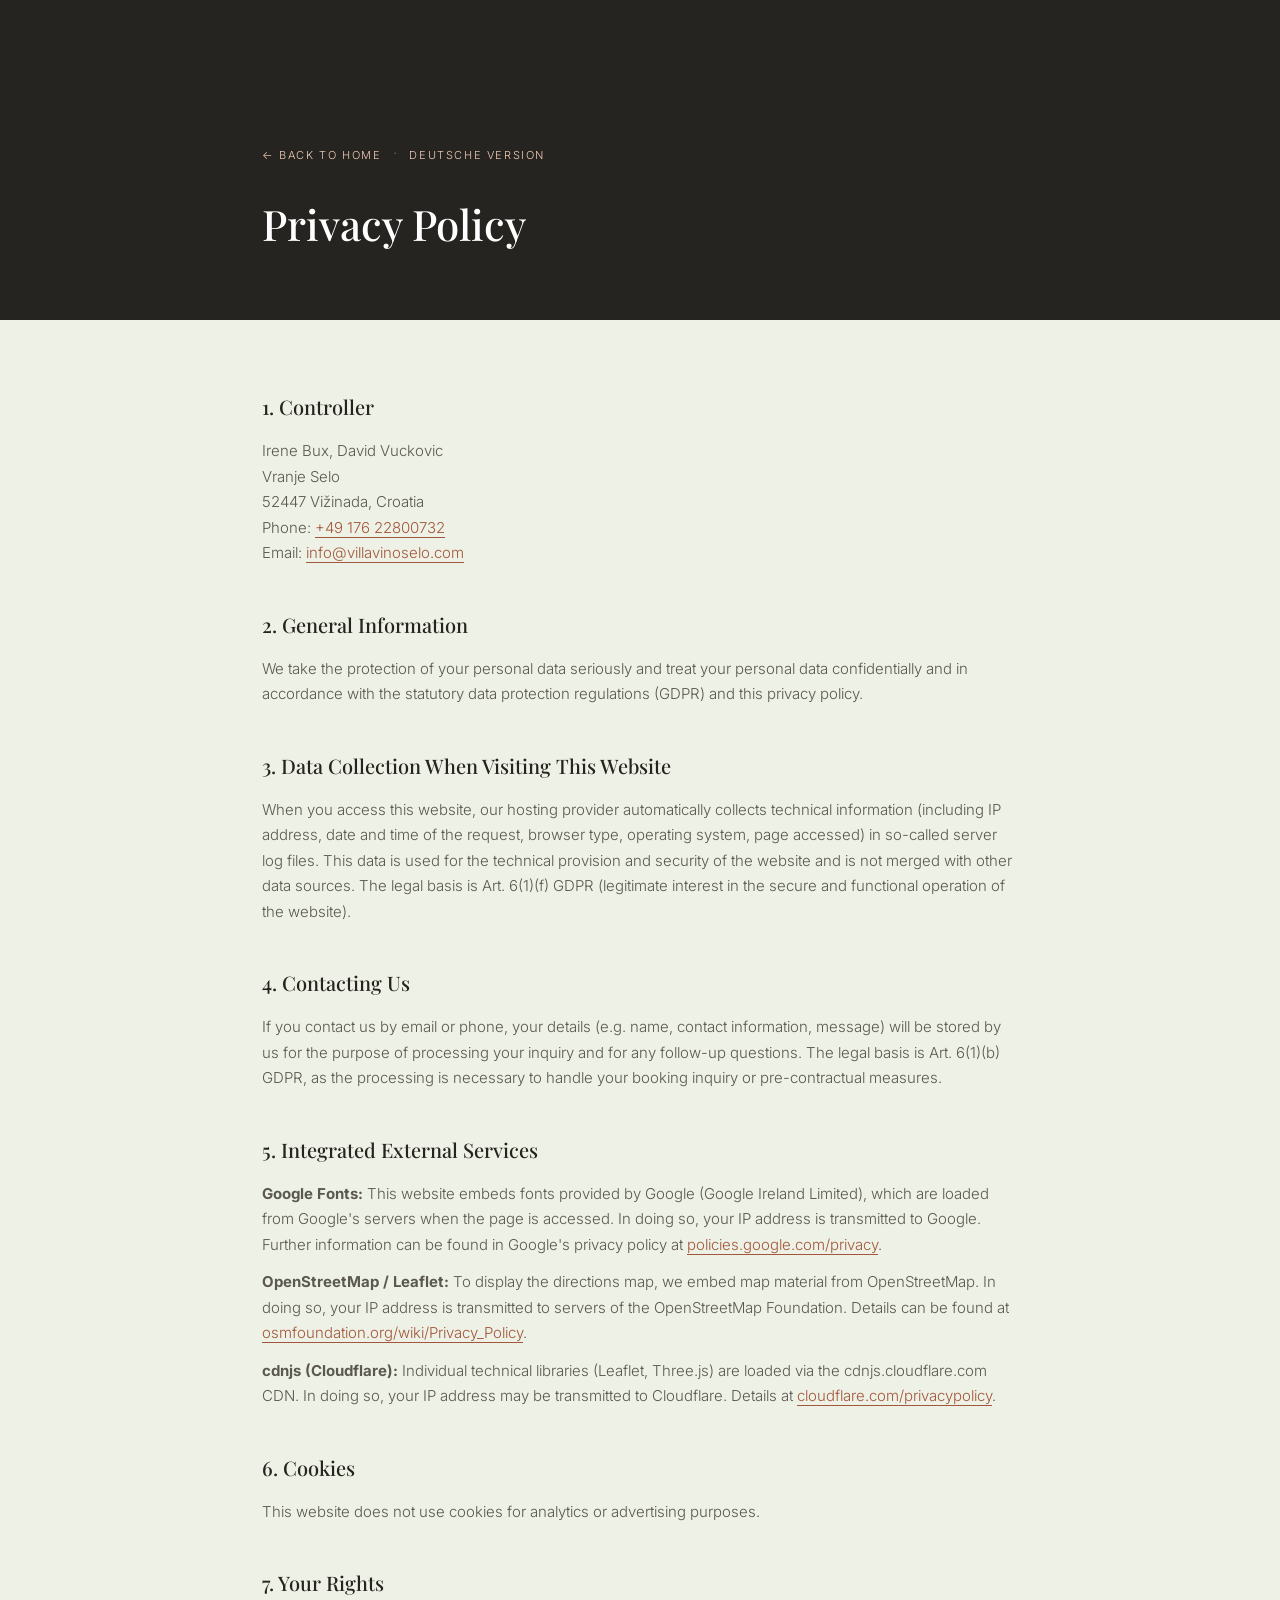
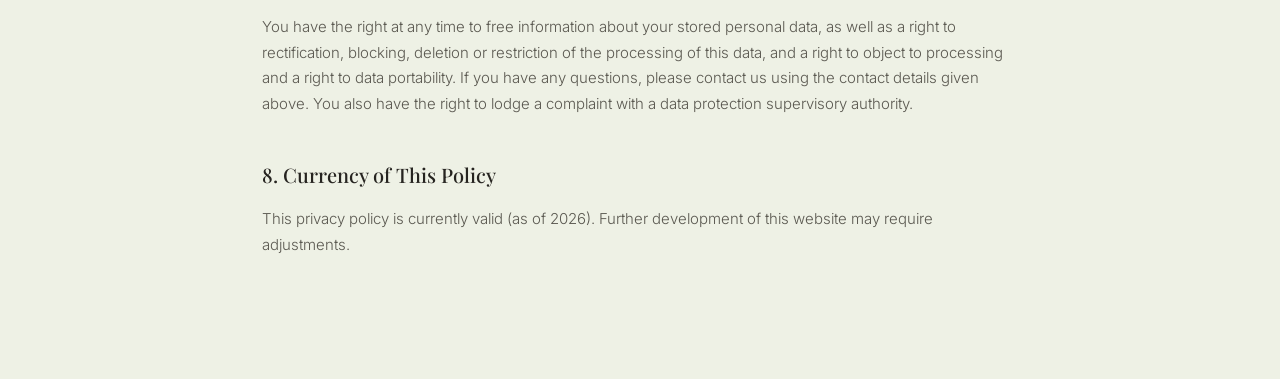
==== datenschutz-en.html @ 828120cf "Optimize performance: compress images, smooth animations, archive unused files - Recompress all 37 u" ====
<!DOCTYPE html>
<html lang="en">
<head>
<meta charset="UTF-8">
<meta name="viewport" content="width=device-width, initial-scale=1.0">
<title>Privacy Policy – Villa VinoSelo</title>
<meta name="robots" content="noindex">
<link rel="icon" href="favicon.ico" sizes="any">
<link rel="icon" type="image/png" sizes="32x32" href="favicon-32.png">
<link rel="apple-touch-icon" href="apple-touch-icon.png">
<link rel="preconnect" href="https://fonts.googleapis.com">
<link rel="preconnect" href="https://fonts.gstatic.com" crossorigin>
<link href="https://fonts.googleapis.com/css2?family=Playfair+Display:ital,wght@0,400;0,500;0,600;1,400&family=Inter:wght@300;400;500;600&display=swap" rel="stylesheet">
<link rel="stylesheet" href="style.css?v=28">
</head>
<body>

<header class="legal-hdr">
  <div class="container">
    <a href="index-en.html" class="back-lnk">← Back to Home</a>
    <span style="color:rgba(255,255,255,.3);margin:0 8px;">·</span>
    <a href="datenschutz.html" class="back-lnk">Deutsche Version</a>
    <h1>Privacy Policy</h1>
  </div>
</header>

<section class="legal-body">
  <div class="container">

    <h2>1. Controller</h2>
    <p>
      Irene Bux, David Vuckovic<br>
      Vranje Selo<br>
      52447 Vižinada, Croatia<br>
      Phone: <a href="tel:+4917622800732">+49 176 22800732</a><br>
      Email: <a href="mailto:info@villavinoselo.com">info@villavinoselo.com</a>
    </p>

    <h2>2. General Information</h2>
    <p>We take the protection of your personal data seriously and treat your personal data confidentially and in accordance with the statutory data protection regulations (GDPR) and this privacy policy.</p>

    <h2>3. Data Collection When Visiting This Website</h2>
    <p>When you access this website, our hosting provider automatically collects technical information (including IP address, date and time of the request, browser type, operating system, page accessed) in so-called server log files. This data is used for the technical provision and security of the website and is not merged with other data sources. The legal basis is Art. 6(1)(f) GDPR (legitimate interest in the secure and functional operation of the website).</p>

    <h2>4. Contacting Us</h2>
    <p>If you contact us by email or phone, your details (e.g. name, contact information, message) will be stored by us for the purpose of processing your inquiry and for any follow-up questions. The legal basis is Art. 6(1)(b) GDPR, as the processing is necessary to handle your booking inquiry or pre-contractual measures.</p>

    <h2>5. Integrated External Services</h2>
    <p><strong>Google Fonts:</strong> This website embeds fonts provided by Google (Google Ireland Limited), which are loaded from Google's servers when the page is accessed. In doing so, your IP address is transmitted to Google. Further information can be found in Google's privacy policy at <a href="https://policies.google.com/privacy" target="_blank" rel="noopener">policies.google.com/privacy</a>.</p>
    <p><strong>OpenStreetMap / Leaflet:</strong> To display the directions map, we embed map material from OpenStreetMap. In doing so, your IP address is transmitted to servers of the OpenStreetMap Foundation. Details can be found at <a href="https://osmfoundation.org/wiki/Privacy_Policy" target="_blank" rel="noopener">osmfoundation.org/wiki/Privacy_Policy</a>.</p>
    <p><strong>cdnjs (Cloudflare):</strong> Individual technical libraries (Leaflet, Three.js) are loaded via the cdnjs.cloudflare.com CDN. In doing so, your IP address may be transmitted to Cloudflare. Details at <a href="https://www.cloudflare.com/privacypolicy/" target="_blank" rel="noopener">cloudflare.com/privacypolicy</a>.</p>

    <h2>6. Cookies</h2>
    <p>This website does not use cookies for analytics or advertising purposes.</p>

    <h2>7. Your Rights</h2>
    <p>You have the right at any time to free information about your stored personal data, as well as a right to rectification, blocking, deletion or restriction of the processing of this data, and a right to object to processing and a right to data portability. If you have any questions, please contact us using the contact details given above. You also have the right to lodge a complaint with a data protection supervisory authority.</p>

    <h2>8. Currency of This Policy</h2>
    <p>This privacy policy is currently valid (as of 2026). Further development of this website may require adjustments.</p>

  </div>
</section>

</body>
</html>
---- style.css ----
:root {
  --cream: #e3e8d5;
  --white: #eef1e5;
  --charcoal: #262420;
  --ink: #5a5850;
  --terra: #a2573c;
  --terra2: #c9973f;
  --olive: #74845a;
  --champagne: #eee4d2;
  --line: #d6ddc6;
  --e: cubic-bezier(.22, .85, .32, 1);
  --e2: cubic-bezier(.16, 1, .3, 1);
}

* { box-sizing: border-box; margin: 0; padding: 0; }
html { scroll-behavior: smooth; overflow-x: hidden; }
body { font-family: 'Inter', sans-serif; color: var(--charcoal); background: var(--white); line-height: 1.7; font-weight: 300; overflow-x: hidden; }
h1, h2, h3 { font-family: 'Playfair Display', serif; font-weight: 500; }
a { text-decoration: none; color: inherit; }
img { max-width: 100%; display: block; }

.container { max-width: 1240px; margin: 0 auto; padding: 0 32px; }
.section { padding: 110px 0; }
.eyebrow { display: block; text-transform: uppercase; letter-spacing: 3px; font-size: 11px; color: var(--terra); font-weight: 500; margin-bottom: 16px; }
h2 { font-size: clamp(28px, 3.4vw, 44px); font-weight: 500; margin-bottom: 20px; }
p { font-size: 16px; color: var(--ink); font-weight: 300; }
.center { text-align: center; }

/* ── PROGRESS BAR ── */
.progress-bar { position: fixed; top: 0; left: 0; height: 3px; width: 100%; transform: scaleX(0); transform-origin: 0 0; will-change: transform; background: linear-gradient(90deg, var(--terra), var(--terra2), var(--olive)); z-index: 300; }

/* ── REVEAL ANIMATIONS ── */
.reveal { opacity: 0; transform: translateY(30px); transition: opacity .85s var(--e2), transform .85s var(--e2); }
.reveal.v { opacity: 1; transform: none; }
.reveal-l { opacity: 0; transform: translateX(-34px); transition: opacity .85s var(--e2), transform .85s var(--e2); }
.reveal-l.v { opacity: 1; transform: none; }
.reveal-r { opacity: 0; transform: translateX(34px); transition: opacity .85s var(--e2), transform .85s var(--e2); }
.reveal-r.v { opacity: 1; transform: none; }
.reveal-s { opacity: 0; transform: scale(.92); transition: opacity .8s var(--e2), transform .8s var(--e2); }
.reveal-s.v { opacity: 1; transform: none; }

/* ── KEYFRAMES ── */
@keyframes kb { 0% { transform: scale(1) translate(0, 0) } 100% { transform: scale(1.18) translate(-3%, -2%) } }
@keyframes pr { 0% { box-shadow: 0 0 0 0 rgba(162,87,60,.45) } 70% { box-shadow: 0 0 0 16px rgba(162,87,60,0) } 100% { box-shadow: 0 0 0 0 rgba(162,87,60,0) } }
@keyframes fup { from { opacity: 0; transform: translateY(24px) } to { opacity: 1; transform: none } }
@keyframes lg { from { width: 0 } to { width: 120px } }
@keyframes sh { 0% { background-position: -300% center } 100% { background-position: 300% center } }
@keyframes stick { 0% { transform: scaleY(0); transform-origin: top } 50% { transform: scaleY(1); transform-origin: top } 51% { transform-origin: bottom } 100% { transform: scaleY(0); transform-origin: bottom } }
@keyframes orb { 0%, 100% { transform: translate(0,0) scale(1) } 40% { transform: translate(30px,-25px) scale(1.1) } 70% { transform: translate(-18px,18px) scale(.92) } }
@keyframes draw { to { stroke-dashoffset: 0 } }
@keyframes rfill { from { fill-opacity: 0 } to { fill-opacity: .15 } }

/* ── HEADER / NAV ── */
.logo-mark { display: inline-flex; align-items: center; padding: 8px 16px; border-radius: 999px; background: rgba(255,255,255,.9); box-shadow: 0 4px 18px rgba(0,0,0,.1); transition: all .35s var(--e); }
.logo-mark img { height: 34px; width: auto; }
#hdr.sc .logo-mark { background: transparent; box-shadow: none; padding: 0; }

.btn { position: relative; display: inline-block; overflow: hidden; border: 1px solid var(--charcoal); color: var(--charcoal); padding: 14px 32px; font-size: 11px; letter-spacing: 2px; text-transform: uppercase; font-weight: 500; transition: color .3s var(--e), transform .3s var(--e); cursor: pointer; }
.btn::before { content: ""; position: absolute; inset: 0; background: var(--charcoal); transform: scaleX(0); transform-origin: right; transition: transform .35s var(--e); z-index: 0; }
.btn:hover::before { transform: scaleX(1); transform-origin: left; }
.btn span { position: relative; z-index: 1; }
.btn:hover { color: #fff; transform: translateY(-2px); }
.btn-f { background: var(--terra); border-color: var(--terra); color: #fff; }
.btn-f::before { background: var(--terra2); }
.btn-f:hover { color: #fff; }
.btn-p { animation: pr 2.2s infinite; }

#hdr { position: fixed; top: 0; left: 0; right: 0; z-index: 200; padding: 22px 0; transition: padding .35s var(--e), background .35s var(--e), box-shadow .35s var(--e); }
#hdr.sc { background: rgba(255,255,255,.97); backdrop-filter: blur(10px); padding: 12px 0; box-shadow: 0 6px 24px rgba(38,36,32,.07); }
nav { display: flex; align-items: center; justify-content: space-between; max-width: 1240px; margin: 0 auto; padding: 0 32px; }
.nl { display: flex; gap: 28px; align-items: center; }
.nl a:not(.btn) { position: relative; font-size: 11px; letter-spacing: 1.6px; text-transform: uppercase; font-weight: 500; color: #fff; opacity: .9; padding-bottom: 4px; transition: color .3s, opacity .2s; }
.nl a:not(.btn)::after { content: ""; position: absolute; left: 0; bottom: 0; width: 0; height: 1px; background: var(--terra2); transition: width .35s var(--e); }
.nl a:not(.btn):hover::after { width: 100%; }
#hdr.sc .nl a:not(.btn) { color: var(--charcoal); }
.nl a:not(.btn):hover { opacity: 1; color: var(--terra2); }
.nc { border-color: #fff; color: #fff; padding: 10px 22px; }
#hdr.sc .nc { border-color: var(--charcoal); color: var(--charcoal); }
#hdr.sc .nc::before { background: var(--terra); }
#hdr.sc .nc:hover { border-color: var(--terra); }
.lang-switch { font-size: 11px !important; letter-spacing: 1.6px; opacity: .75; }
.lang-switch:hover { opacity: 1 !important; }
footer .lang-switch { display: inline-block; color: #b9b6ac; margin-top: 4px; }
footer .lang-switch:hover { color: var(--terra2); }
.burger { display: none; background: none; border: none; font-size: 22px; color: #fff; cursor: pointer; }
#hdr.sc .burger { color: var(--charcoal); }

/* ── HERO ── */
.hero { position: relative; height: 100vh; min-height: 640px; display: flex; align-items: center; justify-content: center; text-align: center; color: #fff; overflow: hidden; }
.hero-still { position: absolute; inset: -4%; background: url('hausansicht-front.jpg') center 42% / cover no-repeat; transition: transform .6s var(--e2); will-change: transform; }
.hero-ov { position: absolute; inset: 0; background: linear-gradient(180deg, rgba(8,6,4,.2) 0%, rgba(8,6,4,.64) 100%); }
.hero-c { position: relative; z-index: 2; padding: 0 24px; will-change: transform, opacity; }
.h-ey { display: inline-block; font-size: 11px; letter-spacing: 4px; text-transform: uppercase; color: #d9cf9a; margin-bottom: 20px; opacity: 0; animation: fup .9s var(--e2) .3s forwards; }
.hero h1 { font-size: clamp(52px, 8vw, 100px); font-weight: 400; letter-spacing: -.5px; line-height: 1.04; opacity: 0; animation: fup 1s var(--e2) .6s forwards; }
.h-sub { font-size: clamp(13px, 1.3vw, 16px); color: rgba(255,255,255,.7); margin-top: 18px; letter-spacing: .5px; opacity: 0; animation: fup .9s var(--e2) .9s forwards; }
.h-cta { margin-top: 36px; opacity: 0; animation: fup .9s var(--e2) 1.1s forwards; }
.h-line { width: 0; height: 1px; background: rgba(255,255,255,.3); margin: 28px auto 0; animation: lg 1.2s var(--e2) 1.4s forwards; }
.scroll-cue { position: absolute; bottom: 32px; left: 50%; transform: translateX(-50%); font-size: 10px; letter-spacing: 3px; text-transform: uppercase; color: rgba(255,255,255,.65); z-index: 2; display: flex; flex-direction: column; align-items: center; gap: 8px; }
.scroll-cue .st { width: 1px; height: 32px; background: rgba(255,255,255,.45); animation: stick 2.2s ease-in-out infinite; }

/* ── STATS ── */
.stats { display: grid; grid-template-columns: repeat(4, 1fr); background: var(--charcoal); position: relative; overflow: hidden; }
.stats::after { content: ""; position: absolute; inset: 0; background: linear-gradient(90deg, transparent, rgba(255,255,255,.04), transparent); background-size: 300% 100%; animation: sh 6s linear infinite; }
.sc-cell { padding: 42px 20px; text-align: center; color: #fff; border-right: 1px solid rgba(255,255,255,.08); }
.sc-cell:last-child { border-right: none; }
.sc-num { font-family: 'Playfair Display', serif; font-size: 40px; color: var(--terra2); font-weight: 600; line-height: 1; }
.sc-cell:nth-child(even) .sc-num { color: var(--olive); }
.sc-lbl { font-size: 11px; letter-spacing: 2.5px; text-transform: uppercase; color: rgba(207,205,196,.65); margin-top: 8px; }

/* ── PRESENTATION ── */
.pres { max-width: 760px; margin: 0 auto; text-align: center; }
.more-text { max-height: 0; overflow: hidden; transition: max-height .7s var(--e2); }
.more-text.open { max-height: 400px; }
.toggle-lnk { display: inline-block; margin-top: 18px; font-size: 11px; letter-spacing: 1.6px; text-transform: uppercase; color: var(--terra); border-bottom: 1px solid var(--terra); cursor: pointer; padding-bottom: 2px; transition: opacity .2s; }
.toggle-lnk:hover { opacity: .65; }
.pres-img { margin-top: 70px; overflow: hidden; cursor: pointer; }
.pres-img img { width: 100%; height: 560px; object-fit: cover; transition: transform 1.4s var(--e2); }
.pres-img:hover img { transform: scale(1.05); }

/* ── VIRTUAL TOUR ── */
.tour-sec { background: var(--charcoal); }
.tour-head { padding: 80px 0 40px; }
.tour-wrap { position: relative; height: 560px; overflow: hidden; cursor: grab; user-select: none; }
.tour-wrap.drag { cursor: grabbing; }
.tour-stage { display: flex; height: 100%; will-change: transform; transition: transform .85s var(--e2); }
.ts { flex: none; width: 100%; height: 100%; position: relative; overflow: hidden; }
.ts img { width: 100%; height: 100%; object-fit: cover; pointer-events: none; transition: transform .6s var(--e2); }
.ts:hover img { transform: scale(1.06); }
.ts-ov { position: absolute; inset: 0; background: linear-gradient(0deg, rgba(8,6,4,.65) 0%, transparent 55%); }
.ts-info { position: absolute; bottom: 44px; left: 48px; right: 160px; color: #fff; transform: translateY(6px); transition: transform .5s var(--e2), opacity .5s; opacity: 0; }
.ts.active .ts-info { transform: none; opacity: 1; }
.ts-info h3 { font-family: 'Playfair Display', serif; font-size: 30px; font-weight: 400; margin-bottom: 6px; }
.ts-info p { font-size: 13px; color: rgba(255,255,255,.7); letter-spacing: .5px; line-height: 1.6; }
.tour-nav { position: absolute; bottom: 44px; right: 48px; display: flex; gap: 10px; z-index: 3; }
.t-btn { width: 46px; height: 46px; border-radius: 50%; background: rgba(255,255,255,.12); backdrop-filter: blur(8px); border: 1px solid rgba(255,255,255,.22); color: #fff; font-size: 22px; cursor: pointer; transition: background .25s, transform .2s; display: flex; align-items: center; justify-content: center; }
.t-btn:hover { background: rgba(255,255,255,.28); transform: scale(1.08); }
.tour-dots { position: absolute; top: 24px; right: 48px; display: flex; gap: 8px; z-index: 3; }
.t-dot { width: 7px; height: 7px; border-radius: 50%; background: rgba(255,255,255,.35); cursor: pointer; transition: background .25s, transform .25s; }
.t-dot.on { background: #fff; transform: scale(1.35); }

/* ── GALLERY ── */
.vi { display: grid; grid-template-columns: 1fr 1fr; gap: 80px; align-items: center; }
.vi .iw { overflow: hidden; }
.vi img { width: 100%; height: 520px; object-fit: cover; transition: transform 1.1s var(--e2); }
.vi .iw:hover img { transform: scale(1.07); }
.fw-gallery { position: relative; height: 640px; margin-top: 90px; overflow: hidden; }
.fw-img { width: 100%; height: 100%; object-fit: cover; display: block; background: var(--charcoal); transition: opacity .28s var(--e2); }
.fw-img.contain { object-fit: contain; }
.fw-img.out { opacity: 0; }
.fw-ov { position: absolute; inset: 0; background: linear-gradient(180deg, rgba(18,14,10,.6) 0%, transparent 32%, transparent 62%, rgba(18,14,10,.75) 100%); pointer-events: none; }
.fw-caption { position: absolute; left: 48px; top: 44px; max-width: 380px; z-index: 2; color: #fff; }
.fw-caption h3 { font-family: 'Playfair Display', serif; font-size: 26px; font-weight: 500; margin-bottom: 10px; color: #fff; }
.fw-caption p { font-size: 14px; line-height: 1.6; color: rgba(255,255,255,.82); margin-bottom: 12px; }
.fw-caption .fw-dist { display: inline-block; font-size: 11px; letter-spacing: 2px; text-transform: uppercase; color: var(--terra2); }
.fw-labels { position: absolute; left: 48px; bottom: 44px; display: flex; flex-direction: column; gap: 9px; z-index: 2; }
.fw-label { font-family: 'Playfair Display', serif; font-size: 19px; color: rgba(255,255,255,.55); cursor: pointer; width: fit-content; transition: color .25s var(--e); }
.fw-label:hover { color: rgba(255,255,255,.85); }
.fw-label.on { color: #fff; font-weight: 500; }

/* ── LIGHTBOX ── */
#lb { display: none; position: fixed; inset: 0; background: rgba(0,0,0,.94); z-index: 500; align-items: center; justify-content: center; flex-direction: column; }
#lb.on { display: flex; }
#lb img { max-width: 88vw; max-height: 82vh; object-fit: contain; transition: opacity .3s var(--e2), transform .3s var(--e2); }
#lb img.out { opacity: 0; transform: scale(.94); }
#lb .lbx { position: absolute; top: 20px; right: 24px; font-size: 28px; color: #fff; cursor: pointer; opacity: .65; transition: opacity .2s; z-index: 1; }
#lb .lbx:hover { opacity: 1; }
#lb .lba { position: absolute; top: 50%; transform: translateY(-50%); font-size: 32px; color: #fff; cursor: pointer; opacity: .55; background: rgba(255,255,255,.08); width: 50px; height: 50px; display: flex; align-items: center; justify-content: center; border-radius: 50%; transition: opacity .2s, background .2s; }
#lb .lba:hover { opacity: 1; background: rgba(255,255,255,.16); }
#lb .lb-prev { left: 16px; }
#lb .lb-next { right: 16px; }
#lb.single .lba { display: none; }
#lb .lb-meta { color: rgba(255,255,255,.5); font-size: 12px; letter-spacing: 2px; margin-top: 16px; text-align: center; }

/* ── SVG GRUNDRISS ── */
.floor-tabs { display: flex; gap: 2px; margin-bottom: 36px; }
.ftab { padding: 12px 28px; font-size: 11px; letter-spacing: 2px; text-transform: uppercase; cursor: pointer; border: 1px solid var(--line); background: #fff; transition: background .2s, color .2s; font-weight: 500; }
.ftab.on { background: var(--charcoal); color: #fff; border-color: var(--charcoal); }
.floor-plan { display: none; position: relative; }
.floor-plan.on { display: block; }
.floor-plan::before { content: ""; position: absolute; inset: 0; background-size: cover; background-position: center; opacity: .16; pointer-events: none; z-index: 0; }
#fp0::before { background-image: url('eingang-og.jpg'); }
#fp1::before { background-image: url('eingang-ug.jpg'); }
.fp-svg { position: relative; z-index: 1; width: 100%; max-width: 720px; margin: 0 auto; display: block; }
.fp-room { stroke: var(--charcoal); stroke-width: 1.5; fill-opacity: 0; stroke-dasharray: 2000; stroke-dashoffset: 2000; cursor: pointer; transition: fill-opacity .3s; }
.fp-room.pool { fill: #4a90b8; }
.fp-room.garden { fill: var(--olive); }
.fp-room.sauna { fill: #8B4513; }
.fp-room.room { fill: var(--terra); }
.fp-room.drawn { animation: draw 1.4s var(--e2) forwards, rfill 1.6s var(--e2) .6s forwards; }
.fp-room:hover { fill-opacity: .26; }
.fp-room.no-click { cursor: default; }
.fp-lbl { font-size: 10px; fill: var(--charcoal); letter-spacing: .8px; text-transform: uppercase; pointer-events: none; font-family: 'Inter', sans-serif; }
.fp-dim { font-size: 8.5px; fill: var(--ink); pointer-events: none; font-family: 'Inter', sans-serif; opacity: .7; }

/* ── MOMENTE / LIFESTYLE ── */
.life-grid { display: grid; grid-template-columns: repeat(4, 1fr); gap: 14px; margin-top: 56px; }
.life-item { position: relative; overflow: hidden; aspect-ratio: 3 / 4; cursor: pointer; }
.life-item img { width: 100%; height: 100%; object-fit: cover; transition: transform .7s var(--e2); }
.life-item:hover img { transform: scale(1.08); }
.life-item .cap { position: absolute; inset: 0; display: flex; align-items: flex-end; padding: 16px; background: linear-gradient(0deg, rgba(18,14,10,.75) 0%, transparent 55%); color: #fff; font-size: 12px; line-height: 1.35; font-weight: 500; opacity: 0; transform: translateY(6px); transition: transform .35s var(--e2), opacity .35s var(--e2); }
.life-item:hover .cap { opacity: 1; transform: none; }

/* ── VIDEO TOUR / PHONE FRAME ── */
.vt { display: grid; grid-template-columns: .85fr 1fr; gap: 80px; align-items: center; }
.pf { position: relative; width: 264px; height: 550px; margin: 0 auto; background: #0e0e0e; border-radius: 38px; padding: 15px; box-shadow: 0 40px 80px rgba(0,0,0,.36), 0 0 0 1px rgba(255,255,255,.06); }
.pf::before { content: ""; position: absolute; top: 15px; left: 50%; transform: translateX(-50%); width: 88px; height: 18px; background: #0e0e0e; border-radius: 0 0 14px 14px; z-index: 3; }
.pf video { width: 100%; height: 100%; object-fit: cover; border-radius: 26px; display: block; }
.pb { display: inline-flex; align-items: center; gap: 10px; margin-top: 22px; font-size: 11px; letter-spacing: 1.8px; text-transform: uppercase; color: var(--ink); }
.pb .dot { width: 8px; height: 8px; border-radius: 50%; background: var(--terra); animation: pr 2s infinite; }
.torb { position: absolute; border-radius: 50%; filter: blur(60px); opacity: .13; pointer-events: none; animation: orb 14s ease-in-out infinite; }

/* ── QUOTE / PARALLAX BANNER ── */
.qb { position: relative; height: 88vh; min-height: 620px; display: flex; align-items: center; justify-content: center; overflow: hidden; color: #fff; text-align: center; }
.qb-bg { position: absolute; inset: -10%; background: url('gartenbereich.jpg') 55% 62% / cover no-repeat; will-change: transform; }
.qb-ov { position: absolute; inset: 0; background: linear-gradient(160deg, rgba(30,34,18,.58) 0%, rgba(16,12,8,.5) 100%); }
.qb blockquote { position: relative; z-index: 2; font-family: 'Playfair Display', serif; font-style: italic; font-size: clamp(22px, 3.2vw, 44px); font-weight: 400; max-width: 860px; padding: 0 32px; line-height: 1.5; }
.qb cite { display: block; margin-top: 20px; font-size: 12px; letter-spacing: 2px; text-transform: uppercase; font-style: normal; color: rgba(255,255,255,.5); }

/* ── GÄSTESTIMMEN ── */
.rating-badge { display: inline-flex; align-items: center; gap: 8px; margin-top: 16px; font-size: 14px; color: var(--ink); }
.rating-badge .stars { color: var(--terra2); letter-spacing: 2px; font-size: 15px; }
.testi-grid { display: grid; grid-template-columns: repeat(3, 1fr); gap: 1px; background: var(--line); margin-top: 56px; }
.testi-card { min-width: 0; background: #fff; padding: 40px 34px; display: flex; flex-direction: column; gap: 18px; transition: background .3s var(--e); }
.testi-card:hover { background: var(--cream); }
.testi-card .stars { color: var(--terra2); font-size: 14px; letter-spacing: 3px; }
.testi-quote { min-width: 0; overflow-wrap: break-word; font-family: 'Playfair Display', serif; font-style: italic; font-size: 16px; line-height: 1.65; color: var(--charcoal); flex: 1; }
.testi-author { font-size: 12px; letter-spacing: 1.5px; text-transform: uppercase; color: var(--ink); font-weight: 500; }
.testi-author span { text-transform: none; letter-spacing: 0; opacity: .6; font-weight: 300; }

/* ── PRICES ── */
table.pt { width: 100%; border-collapse: collapse; margin-top: 52px; }
table.pt th, table.pt td { padding: 17px 22px; text-align: left; border-bottom: 1px solid rgba(38,36,32,.07); font-size: 14.5px; font-weight: 300; }
table.pt th { font-size: 11px; letter-spacing: 1.8px; text-transform: uppercase; color: var(--terra); font-weight: 500; border-bottom: 1px solid rgba(38,36,32,.14); }
table.pt td:last-child, table.pt th:last-child { text-align: right; font-family: 'Playfair Display', serif; }
table.pt tr:last-child td { border-bottom: none; }
table.pt tr { transition: background .18s; }
table.pt tr:hover td { background: rgba(38,36,32,.025); }
.ph td { background: rgba(201,151,63,.08); font-weight: 500; }

.price-card { position: relative; max-width: 540px; margin: 0 auto; text-align: center; padding: 56px 44px; background: var(--cream); overflow: hidden; }
.price-card::before { content: ""; position: absolute; top: 0; left: 0; right: 0; height: 4px; background: linear-gradient(90deg, var(--terra), var(--terra2), var(--olive)); }
.price-card .amt { font-family: 'Playfair Display', serif; font-size: 52px; color: var(--terra); font-weight: 600; line-height: 1; }
.price-card .amt span { font-size: 15px; color: var(--ink); font-weight: 300; }
.price-card .fine { margin-top: 18px; font-size: 13px; color: var(--ink); }

/* ── MAP ── */
#map { position: relative; isolation: isolate; }
#map { height: 460px; border-radius: 2px; overflow: hidden; }
.map-row { display: grid; grid-template-columns: repeat(3, 1fr); gap: 20px; margin-top: 28px; }
.mi { text-align: center; padding: 20px; background: var(--cream); }
.mi h4 { font-size: 14px; font-weight: 500; margin-bottom: 4px; }
.mi p { font-size: 13px; }


/* ── CONTACT ── */
.cg { display: grid; grid-template-columns: 1fr 1fr; gap: 80px; align-items: center; }
.il { display: flex; gap: 16px; margin-bottom: 18px; font-size: 15px; }
.il strong { min-width: 90px; font-weight: 500; }
.host-photo { width: 240px; height: 240px; border-radius: 50%; object-fit: cover; display: block; margin: 0 auto; box-shadow: 0 24px 48px rgba(38,36,32,.2); border: 5px solid #fff; }
.host-caption { text-align: center; margin-top: 22px; font-family: 'Playfair Display', serif; font-size: 19px; color: var(--charcoal); }
.host-caption span { display: block; font-family: 'Inter', sans-serif; font-size: 11px; letter-spacing: 1.8px; text-transform: uppercase; color: var(--terra); font-weight: 500; margin-top: 6px; }

/* ── FOOTER ── */
footer { background: var(--charcoal); color: #cfcdc4; padding: 80px 0 30px; }
.ft { display: flex; justify-content: space-between; flex-wrap: wrap; gap: 50px; padding-bottom: 50px; border-bottom: 1px solid rgba(255,255,255,.1); }
.fl { display: flex; gap: 60px; }
.fc h4 { font-size: 11px; letter-spacing: 1.8px; text-transform: uppercase; color: #fff; margin-bottom: 18px; font-weight: 500; }
.fc a { display: block; font-size: 14px; color: #b9b6ac; margin-bottom: 10px; transition: color .2s, transform .2s; }
.fc a:hover { color: var(--terra2); transform: translateX(4px); }
.leg { display: flex; justify-content: space-between; padding-top: 26px; font-size: 12px; color: #8a877e; flex-wrap: wrap; gap: 12px; }
.leg a:hover { color: var(--terra2); }

/* ── LEGAL PAGES ── */
.legal-hdr { background: var(--charcoal); padding: 140px 0 60px; color: #fff; }
.legal-hdr .container { max-width: 820px; }
.legal-hdr h1 { color: #fff; font-size: clamp(28px, 4vw, 42px); }
.legal-body { padding: 70px 0 110px; }
.legal-body .container { max-width: 820px; }
.legal-body h2 { font-size: 20px; margin-top: 42px; margin-bottom: 14px; }
.legal-body h2:first-child { margin-top: 0; }
.legal-body p, .legal-body li { font-size: 15px; color: var(--ink); margin-bottom: 12px; }
.legal-body ul { padding-left: 22px; }
.legal-body a { color: var(--terra); border-bottom: 1px solid var(--terra); }
.legal-body a:hover { opacity: .7; }
.back-lnk { display: inline-block; margin-bottom: 24px; font-size: 11px; letter-spacing: 1.6px; text-transform: uppercase; color: #f1cdb8; }
.back-lnk:hover { color: #fff; }

/* ── INTRO SPLASH ── */
.intro-splash { position: fixed; inset: 0; z-index: 1000; background: var(--charcoal); display: flex; align-items: center; justify-content: center; overflow: hidden; transition: opacity .65s var(--e2); }
.intro-splash.hide { opacity: 0; pointer-events: none; }
.intro-bg { position: absolute; inset: -5%; background: url('hausansicht-front.jpg') center 42% / cover no-repeat; opacity: 0; filter: saturate(.75); transition: opacity 1.8s var(--e2); }
.intro-bg.show { opacity: .16; }
.intro-logo-wrap { position: relative; z-index: 2; transition: transform 1.1s var(--e2); }
.intro-pill { position: relative; display: inline-flex; align-items: center; justify-content: center; padding: 18px 34px; border-radius: 999px; background: rgba(255,255,255,.94); box-shadow: 0 10px 44px rgba(0,0,0,.28); opacity: 0; transform: scale(.85); transition: opacity .8s var(--e2), transform .8s var(--e2); }
.intro-pill.show { opacity: 1; transform: scale(1); }
.intro-text { font-family: 'Alex Brush', cursive; font-size: 96px; line-height: 1; color: #d4a95a; white-space: nowrap; }
.intro-text .intro-ltr { display: inline-block; opacity: 0; }
.intro-text.drawing .intro-ltr { animation: introLetter .35s var(--e2) forwards; animation-delay: var(--d, 0ms); }
@keyframes introLetter { from { opacity: 0; } to { opacity: 1; } }
.intro-pen { position: absolute; top: 0; left: 0; width: 10px; height: 10px; margin: -5px; border-radius: 50%; background: #c9973f; opacity: 0; filter: drop-shadow(0 0 6px rgba(201,151,63,.85)); transition: left .17s linear, top .17s linear, opacity .25s var(--e); pointer-events: none; }
.intro-pen.show { opacity: 1; }
.intro-spark { position: absolute; top: 6px; right: 16px; font-size: 24px; color: #f1cd7e; opacity: 0; transform: scale(.3) rotate(-20deg); text-shadow: 0 0 16px rgba(241,205,126,.85); }
.intro-spark.show { animation: introSpark .8s var(--e2) forwards; }
@keyframes introSpark { 0% { opacity: 0; transform: scale(.2) rotate(-20deg); } 55% { opacity: 1; transform: scale(1.3) rotate(10deg); } 100% { opacity: .9; transform: scale(1) rotate(0deg); } }
.intro-skip { position: absolute; bottom: 34px; left: 50%; transform: translateX(-50%); z-index: 3; font-size: 11px; letter-spacing: 2px; text-transform: uppercase; color: rgba(255,255,255,.38); cursor: pointer; transition: color .2s; }
.intro-skip:hover { color: rgba(255,255,255,.8); }
@media (max-width: 900px) {
  .intro-pill { padding: 12px 22px; }
  .intro-text { font-size: 66px; }
}

/* ── ANFRAGE MODAL ── */
.inq-modal { display: none; position: fixed; inset: 0; background: rgba(16,14,10,.62); z-index: 600; align-items: center; justify-content: center; padding: 20px; }
.inq-modal.on { display: flex; }
.inq-box { position: relative; background: #fff; max-width: 480px; width: 100%; padding: 46px 42px; max-height: 90vh; overflow-y: auto; }
.inq-close { position: absolute; top: 18px; right: 22px; font-size: 20px; cursor: pointer; color: var(--ink); opacity: .55; transition: opacity .2s; }
.inq-close:hover { opacity: 1; }
.inq-box h3 { font-family: 'Playfair Display', serif; font-size: 27px; margin-bottom: 8px; }
.inq-sub { font-size: 14px; color: var(--ink); margin-bottom: 28px; }
.inq-label { display: block; font-size: 11px; letter-spacing: 1.4px; text-transform: uppercase; color: var(--ink); font-weight: 500; margin-bottom: 18px; }
.inq-label input, .inq-label textarea { display: block; width: 100%; margin-top: 7px; padding: 12px 14px; border: 1px solid var(--line); background: var(--cream); font-family: 'Inter', sans-serif; font-size: 14px; font-weight: 300; color: var(--charcoal); resize: vertical; }
.inq-label input:focus, .inq-label textarea:focus { outline: none; border-color: var(--terra); }
.inq-submit { width: 100%; margin-top: 8px; border: none; }
.inq-status { margin-top: 14px; font-size: 13px; text-align: center; min-height: 18px; }
.inq-status.err { color: #b3261e; }
.inq-status.ok { color: var(--olive); }

/* ── STICKY CTA + CURSOR GLOW ── */
.sticky-cta { position: fixed; bottom: 28px; right: 28px; z-index: 150; opacity: 0; transform: translateY(20px); pointer-events: none; transition: opacity .4s var(--e2), transform .4s var(--e2); box-shadow: 0 14px 32px rgba(162,87,60,.38); }
.sticky-cta.on { opacity: 1; transform: none; pointer-events: auto; }
.cg-glow { position: fixed; top: 0; left: 0; width: 320px; height: 320px; border-radius: 50%; background: radial-gradient(circle, rgba(162,87,60,.09) 0%, transparent 70%); pointer-events: none; z-index: 1; transform: translate(-50%, -50%); will-change: transform; mix-blend-mode: multiply; }

/* ── RESPONSIVE ── */
@media (max-width: 900px) {
  .vi, .vt, .cg { grid-template-columns: 1fr; gap: 40px; }
  .map-row, .life-grid { grid-template-columns: repeat(2, 1fr); }
  .testi-grid { grid-template-columns: 1fr; }
  .stats { grid-template-columns: repeat(2, 1fr); }
  .nl { display: none; }
  .nl.open { display: flex; flex-direction: column; position: absolute; top: 100%; right: 32px; background: #fff; padding: 28px; box-shadow: 0 12px 28px rgba(0,0,0,.12); gap: 18px; }
  .burger { display: block; }
  .section { padding: 80px 0; }
  .ft { flex-direction: column; }
  .ft .logo-mark { align-self: flex-start; }
  .cg-glow { display: none; }
  .tour-wrap { height: 380px; }
  .ts-info { left: 24px; right: 24px; bottom: 92px; }
  .fw-gallery { height: 380px; }
  .fw-caption { left: 22px; top: 24px; max-width: 78%; }
  .fw-caption h3 { font-size: 20px; }
  .fw-caption p { font-size: 12.5px; }
  .fw-labels { left: 22px; bottom: 26px; gap: 6px; }
  .fw-label { font-size: 15px; }
  .tour-nav { right: 24px; bottom: 28px; }
  .sticky-cta { display: none; }
  .floor-tabs { flex-direction: column; }
  .ftab { text-align: center; }
}
@media (prefers-reduced-motion: reduce) { *, *::before, *::after { animation: none !important; transition: none !important; } }
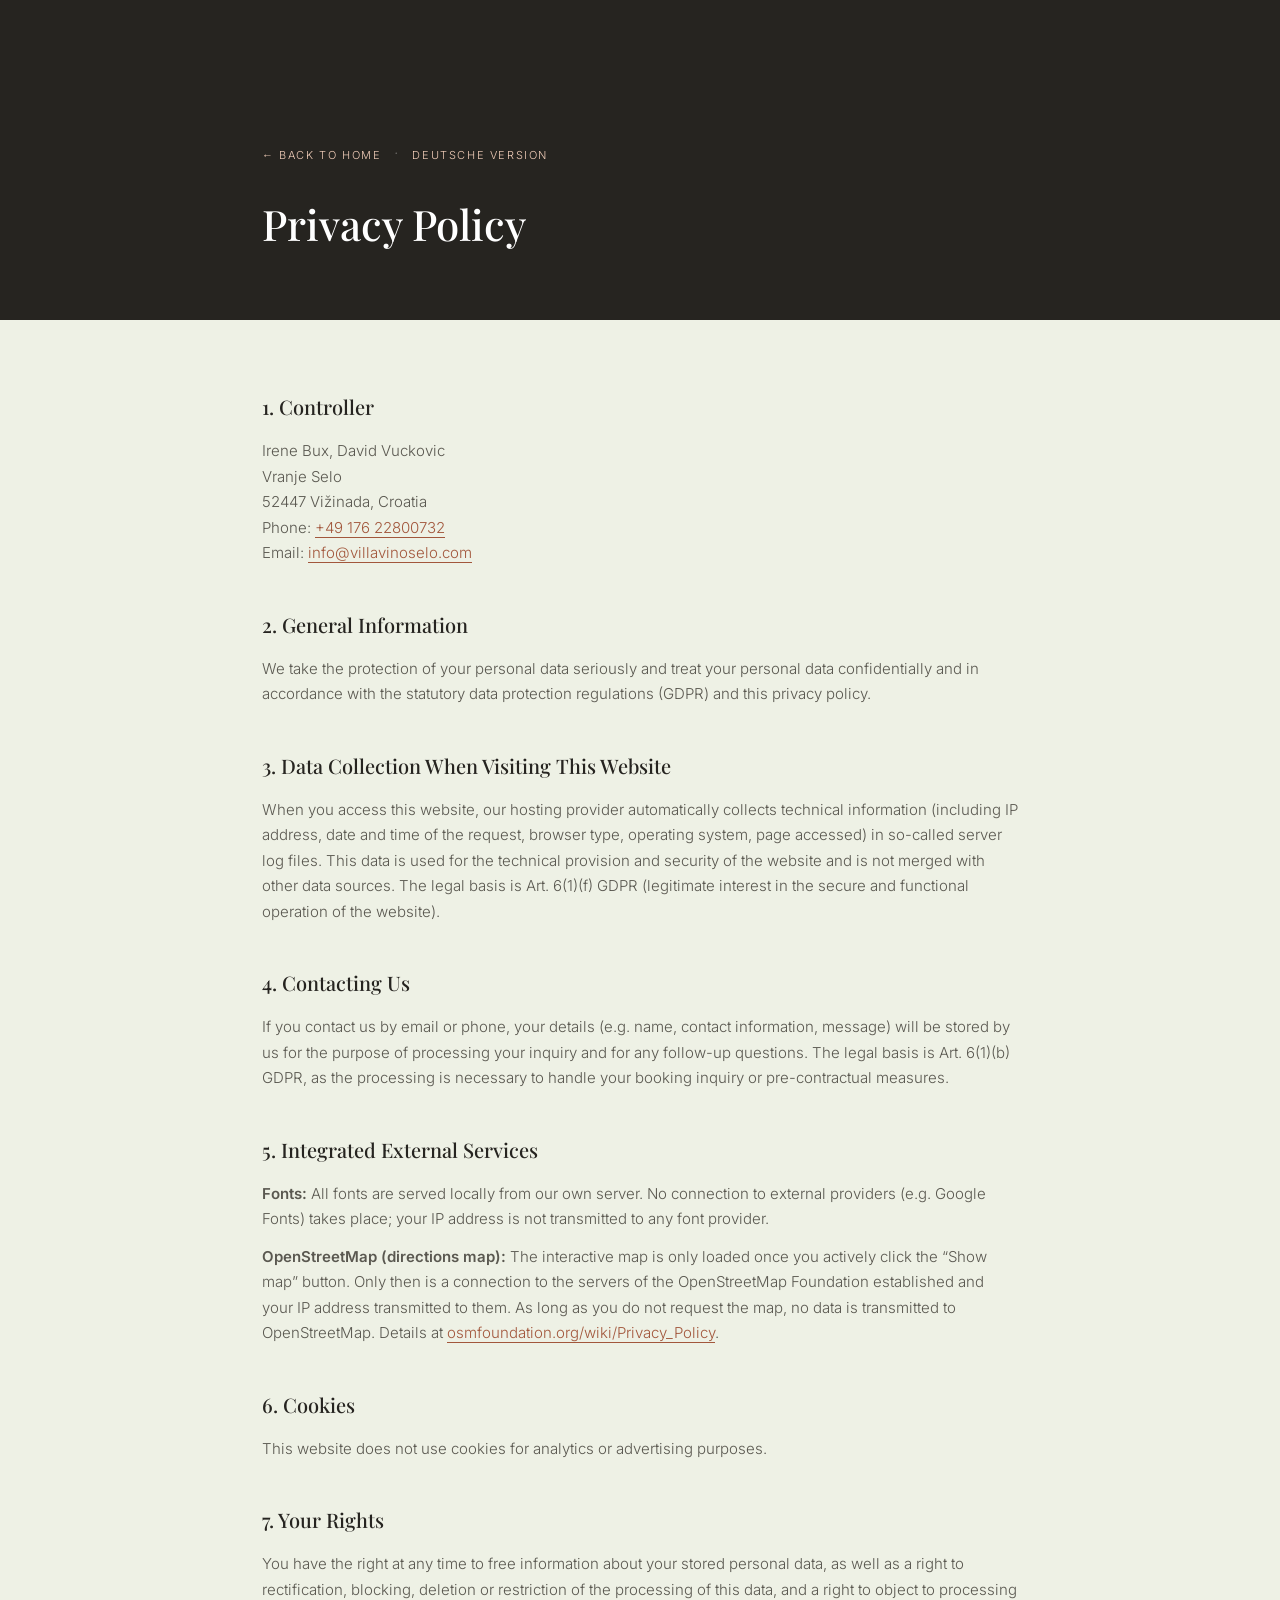
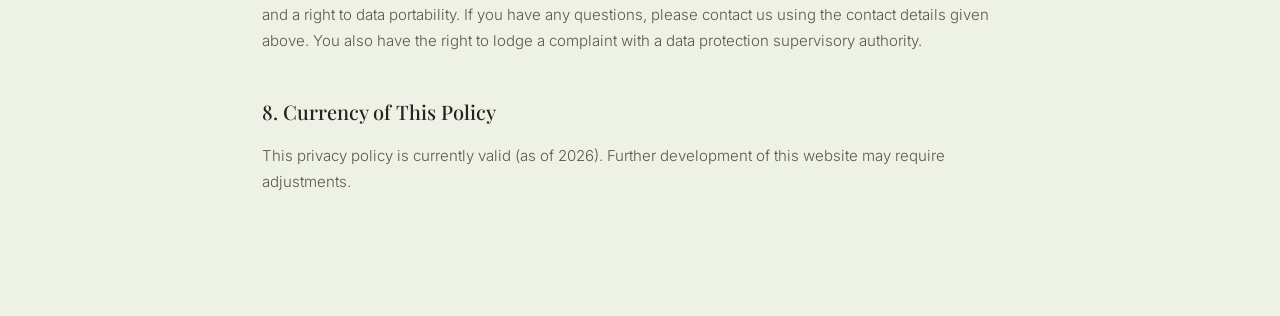
==== commit 902a96fd: "Privacy hardening: self-host fonts + Leaflet, load map only on consent Removes all automatic third-p" ====
--- a/datenschutz-en.html
+++ b/datenschutz-en.html
@@ -8,10 +8,8 @@
 <link rel="icon" href="favicon.ico" sizes="any">
 <link rel="icon" type="image/png" sizes="32x32" href="favicon-32.png">
 <link rel="apple-touch-icon" href="apple-touch-icon.png">
-<link rel="preconnect" href="https://fonts.googleapis.com">
-<link rel="preconnect" href="https://fonts.gstatic.com" crossorigin>
-<link href="https://fonts.googleapis.com/css2?family=Playfair+Display:ital,wght@0,400;0,500;0,600;1,400&family=Inter:wght@300;400;500;600&display=swap" rel="stylesheet">
-<link rel="stylesheet" href="style.css?v=28">
+<link rel="stylesheet" href="fonts/fonts.css?v=1">
+<link rel="stylesheet" href="style.css?v=31">
 </head>
 <body>
 
@@ -46,9 +44,8 @@
     <p>If you contact us by email or phone, your details (e.g. name, contact information, message) will be stored by us for the purpose of processing your inquiry and for any follow-up questions. The legal basis is Art. 6(1)(b) GDPR, as the processing is necessary to handle your booking inquiry or pre-contractual measures.</p>
 
     <h2>5. Integrated External Services</h2>
-    <p><strong>Google Fonts:</strong> This website embeds fonts provided by Google (Google Ireland Limited), which are loaded from Google's servers when the page is accessed. In doing so, your IP address is transmitted to Google. Further information can be found in Google's privacy policy at <a href="https://policies.google.com/privacy" target="_blank" rel="noopener">policies.google.com/privacy</a>.</p>
-    <p><strong>OpenStreetMap / Leaflet:</strong> To display the directions map, we embed map material from OpenStreetMap. In doing so, your IP address is transmitted to servers of the OpenStreetMap Foundation. Details can be found at <a href="https://osmfoundation.org/wiki/Privacy_Policy" target="_blank" rel="noopener">osmfoundation.org/wiki/Privacy_Policy</a>.</p>
-    <p><strong>cdnjs (Cloudflare):</strong> Individual technical libraries (Leaflet, Three.js) are loaded via the cdnjs.cloudflare.com CDN. In doing so, your IP address may be transmitted to Cloudflare. Details at <a href="https://www.cloudflare.com/privacypolicy/" target="_blank" rel="noopener">cloudflare.com/privacypolicy</a>.</p>
+    <p><strong>Fonts:</strong> All fonts are served locally from our own server. No connection to external providers (e.g. Google Fonts) takes place; your IP address is not transmitted to any font provider.</p>
+    <p><strong>OpenStreetMap (directions map):</strong> The interactive map is only loaded once you actively click the “Show map” button. Only then is a connection to the servers of the OpenStreetMap Foundation established and your IP address transmitted to them. As long as you do not request the map, no data is transmitted to OpenStreetMap. Details at <a href="https://osmfoundation.org/wiki/Privacy_Policy" target="_blank" rel="noopener">osmfoundation.org/wiki/Privacy_Policy</a>.</p>
 
     <h2>6. Cookies</h2>
     <p>This website does not use cookies for analytics or advertising purposes.</p>
--- a/fonts/fonts.css
+++ b/fonts/fonts.css
@@ -0,0 +1,162 @@
+/* latin-ext */
+@font-face {
+  font-family: 'Alex Brush';
+  font-style: normal;
+  font-weight: 400;
+  font-display: swap;
+  src: url(SZc83FzrJKuqFbwMKk6EhUvz7QtO.woff2) format('woff2');
+  unicode-range: U+0100-02BA, U+02BD-02C5, U+02C7-02CC, U+02CE-02D7, U+02DD-02FF, U+0304, U+0308, U+0329, U+1D00-1DBF, U+1E00-1E9F, U+1EF2-1EFF, U+2020, U+20A0-20AB, U+20AD-20C0, U+2113, U+2C60-2C7F, U+A720-A7FF;
+}
+/* latin */
+@font-face {
+  font-family: 'Alex Brush';
+  font-style: normal;
+  font-weight: 400;
+  font-display: swap;
+  src: url(SZc83FzrJKuqFbwMKk6EhUXz7Q.woff2) format('woff2');
+  unicode-range: U+0000-00FF, U+0131, U+0152-0153, U+02BB-02BC, U+02C6, U+02DA, U+02DC, U+0304, U+0308, U+0329, U+2000-206F, U+20AC, U+2122, U+2191, U+2193, U+2212, U+2215, U+FEFF, U+FFFD;
+}
+/* latin-ext */
+@font-face {
+  font-family: 'Inter';
+  font-style: normal;
+  font-weight: 300;
+  font-display: swap;
+  src: url(UcC73FwrK3iLTeHuS_nVMrMxCp50SjIa25L7SUc.woff2) format('woff2');
+  unicode-range: U+0100-02BA, U+02BD-02C5, U+02C7-02CC, U+02CE-02D7, U+02DD-02FF, U+0304, U+0308, U+0329, U+1D00-1DBF, U+1E00-1E9F, U+1EF2-1EFF, U+2020, U+20A0-20AB, U+20AD-20C0, U+2113, U+2C60-2C7F, U+A720-A7FF;
+}
+/* latin */
+@font-face {
+  font-family: 'Inter';
+  font-style: normal;
+  font-weight: 300;
+  font-display: swap;
+  src: url(UcC73FwrK3iLTeHuS_nVMrMxCp50SjIa1ZL7.woff2) format('woff2');
+  unicode-range: U+0000-00FF, U+0131, U+0152-0153, U+02BB-02BC, U+02C6, U+02DA, U+02DC, U+0304, U+0308, U+0329, U+2000-206F, U+20AC, U+2122, U+2191, U+2193, U+2212, U+2215, U+FEFF, U+FFFD;
+}
+/* latin-ext */
+@font-face {
+  font-family: 'Inter';
+  font-style: normal;
+  font-weight: 400;
+  font-display: swap;
+  src: url(UcC73FwrK3iLTeHuS_nVMrMxCp50SjIa25L7SUc.woff2) format('woff2');
+  unicode-range: U+0100-02BA, U+02BD-02C5, U+02C7-02CC, U+02CE-02D7, U+02DD-02FF, U+0304, U+0308, U+0329, U+1D00-1DBF, U+1E00-1E9F, U+1EF2-1EFF, U+2020, U+20A0-20AB, U+20AD-20C0, U+2113, U+2C60-2C7F, U+A720-A7FF;
+}
+/* latin */
+@font-face {
+  font-family: 'Inter';
+  font-style: normal;
+  font-weight: 400;
+  font-display: swap;
+  src: url(UcC73FwrK3iLTeHuS_nVMrMxCp50SjIa1ZL7.woff2) format('woff2');
+  unicode-range: U+0000-00FF, U+0131, U+0152-0153, U+02BB-02BC, U+02C6, U+02DA, U+02DC, U+0304, U+0308, U+0329, U+2000-206F, U+20AC, U+2122, U+2191, U+2193, U+2212, U+2215, U+FEFF, U+FFFD;
+}
+/* latin-ext */
+@font-face {
+  font-family: 'Inter';
+  font-style: normal;
+  font-weight: 500;
+  font-display: swap;
+  src: url(UcC73FwrK3iLTeHuS_nVMrMxCp50SjIa25L7SUc.woff2) format('woff2');
+  unicode-range: U+0100-02BA, U+02BD-02C5, U+02C7-02CC, U+02CE-02D7, U+02DD-02FF, U+0304, U+0308, U+0329, U+1D00-1DBF, U+1E00-1E9F, U+1EF2-1EFF, U+2020, U+20A0-20AB, U+20AD-20C0, U+2113, U+2C60-2C7F, U+A720-A7FF;
+}
+/* latin */
+@font-face {
+  font-family: 'Inter';
+  font-style: normal;
+  font-weight: 500;
+  font-display: swap;
+  src: url(UcC73FwrK3iLTeHuS_nVMrMxCp50SjIa1ZL7.woff2) format('woff2');
+  unicode-range: U+0000-00FF, U+0131, U+0152-0153, U+02BB-02BC, U+02C6, U+02DA, U+02DC, U+0304, U+0308, U+0329, U+2000-206F, U+20AC, U+2122, U+2191, U+2193, U+2212, U+2215, U+FEFF, U+FFFD;
+}
+/* latin-ext */
+@font-face {
+  font-family: 'Inter';
+  font-style: normal;
+  font-weight: 600;
+  font-display: swap;
+  src: url(UcC73FwrK3iLTeHuS_nVMrMxCp50SjIa25L7SUc.woff2) format('woff2');
+  unicode-range: U+0100-02BA, U+02BD-02C5, U+02C7-02CC, U+02CE-02D7, U+02DD-02FF, U+0304, U+0308, U+0329, U+1D00-1DBF, U+1E00-1E9F, U+1EF2-1EFF, U+2020, U+20A0-20AB, U+20AD-20C0, U+2113, U+2C60-2C7F, U+A720-A7FF;
+}
+/* latin */
+@font-face {
+  font-family: 'Inter';
+  font-style: normal;
+  font-weight: 600;
+  font-display: swap;
+  src: url(UcC73FwrK3iLTeHuS_nVMrMxCp50SjIa1ZL7.woff2) format('woff2');
+  unicode-range: U+0000-00FF, U+0131, U+0152-0153, U+02BB-02BC, U+02C6, U+02DA, U+02DC, U+0304, U+0308, U+0329, U+2000-206F, U+20AC, U+2122, U+2191, U+2193, U+2212, U+2215, U+FEFF, U+FFFD;
+}
+/* latin-ext */
+@font-face {
+  font-family: 'Playfair Display';
+  font-style: italic;
+  font-weight: 400;
+  font-display: swap;
+  src: url(nuFRD-vYSZviVYUb_rj3ij__anPXDTnCjmHKM4nYO7KN_qiTXt_A-W2r.woff2) format('woff2');
+  unicode-range: U+0100-02BA, U+02BD-02C5, U+02C7-02CC, U+02CE-02D7, U+02DD-02FF, U+0304, U+0308, U+0329, U+1D00-1DBF, U+1E00-1E9F, U+1EF2-1EFF, U+2020, U+20A0-20AB, U+20AD-20C0, U+2113, U+2C60-2C7F, U+A720-A7FF;
+}
+/* latin */
+@font-face {
+  font-family: 'Playfair Display';
+  font-style: italic;
+  font-weight: 400;
+  font-display: swap;
+  src: url(nuFRD-vYSZviVYUb_rj3ij__anPXDTnCjmHKM4nYO7KN_qiTXtHA-Q.woff2) format('woff2');
+  unicode-range: U+0000-00FF, U+0131, U+0152-0153, U+02BB-02BC, U+02C6, U+02DA, U+02DC, U+0304, U+0308, U+0329, U+2000-206F, U+20AC, U+2122, U+2191, U+2193, U+2212, U+2215, U+FEFF, U+FFFD;
+}
+/* latin-ext */
+@font-face {
+  font-family: 'Playfair Display';
+  font-style: normal;
+  font-weight: 400;
+  font-display: swap;
+  src: url(nuFiD-vYSZviVYUb_rj3ij__anPXDTLYgFE_.woff2) format('woff2');
+  unicode-range: U+0100-02BA, U+02BD-02C5, U+02C7-02CC, U+02CE-02D7, U+02DD-02FF, U+0304, U+0308, U+0329, U+1D00-1DBF, U+1E00-1E9F, U+1EF2-1EFF, U+2020, U+20A0-20AB, U+20AD-20C0, U+2113, U+2C60-2C7F, U+A720-A7FF;
+}
+/* latin */
+@font-face {
+  font-family: 'Playfair Display';
+  font-style: normal;
+  font-weight: 400;
+  font-display: swap;
+  src: url(nuFiD-vYSZviVYUb_rj3ij__anPXDTzYgA.woff2) format('woff2');
+  unicode-range: U+0000-00FF, U+0131, U+0152-0153, U+02BB-02BC, U+02C6, U+02DA, U+02DC, U+0304, U+0308, U+0329, U+2000-206F, U+20AC, U+2122, U+2191, U+2193, U+2212, U+2215, U+FEFF, U+FFFD;
+}
+/* latin-ext */
+@font-face {
+  font-family: 'Playfair Display';
+  font-style: normal;
+  font-weight: 500;
+  font-display: swap;
+  src: url(nuFiD-vYSZviVYUb_rj3ij__anPXDTLYgFE_.woff2) format('woff2');
+  unicode-range: U+0100-02BA, U+02BD-02C5, U+02C7-02CC, U+02CE-02D7, U+02DD-02FF, U+0304, U+0308, U+0329, U+1D00-1DBF, U+1E00-1E9F, U+1EF2-1EFF, U+2020, U+20A0-20AB, U+20AD-20C0, U+2113, U+2C60-2C7F, U+A720-A7FF;
+}
+/* latin */
+@font-face {
+  font-family: 'Playfair Display';
+  font-style: normal;
+  font-weight: 500;
+  font-display: swap;
+  src: url(nuFiD-vYSZviVYUb_rj3ij__anPXDTzYgA.woff2) format('woff2');
+  unicode-range: U+0000-00FF, U+0131, U+0152-0153, U+02BB-02BC, U+02C6, U+02DA, U+02DC, U+0304, U+0308, U+0329, U+2000-206F, U+20AC, U+2122, U+2191, U+2193, U+2212, U+2215, U+FEFF, U+FFFD;
+}
+/* latin-ext */
+@font-face {
+  font-family: 'Playfair Display';
+  font-style: normal;
+  font-weight: 600;
+  font-display: swap;
+  src: url(nuFiD-vYSZviVYUb_rj3ij__anPXDTLYgFE_.woff2) format('woff2');
+  unicode-range: U+0100-02BA, U+02BD-02C5, U+02C7-02CC, U+02CE-02D7, U+02DD-02FF, U+0304, U+0308, U+0329, U+1D00-1DBF, U+1E00-1E9F, U+1EF2-1EFF, U+2020, U+20A0-20AB, U+20AD-20C0, U+2113, U+2C60-2C7F, U+A720-A7FF;
+}
+/* latin */
+@font-face {
+  font-family: 'Playfair Display';
+  font-style: normal;
+  font-weight: 600;
+  font-display: swap;
+  src: url(nuFiD-vYSZviVYUb_rj3ij__anPXDTzYgA.woff2) format('woff2');
+  unicode-range: U+0000-00FF, U+0131, U+0152-0153, U+02BB-02BC, U+02C6, U+02DA, U+02DC, U+0304, U+0308, U+0329, U+2000-206F, U+20AC, U+2122, U+2191, U+2193, U+2212, U+2215, U+FEFF, U+FFFD;
+}
--- a/style.css
+++ b/style.css
@@ -82,17 +82,17 @@
 .lang-switch:hover { opacity: 1 !important; }
 footer .lang-switch { display: inline-block; color: #b9b6ac; margin-top: 4px; }
 footer .lang-switch:hover { color: var(--terra2); }
-.burger { display: none; background: none; border: none; font-size: 22px; color: #fff; cursor: pointer; }
-#hdr.sc .burger { color: var(--charcoal); }
+.burger { display: none; background: none; border: none; font-size: 22px; color: #fff; cursor: pointer; text-shadow: 0 1px 6px rgba(0,0,0,.55); }
+#hdr.sc .burger { color: var(--charcoal); text-shadow: none; }
 
 /* ── HERO ── */
 .hero { position: relative; height: 100vh; min-height: 640px; display: flex; align-items: center; justify-content: center; text-align: center; color: #fff; overflow: hidden; }
 .hero-still { position: absolute; inset: -4%; background: url('hausansicht-front.jpg') center 42% / cover no-repeat; transition: transform .6s var(--e2); will-change: transform; }
-.hero-ov { position: absolute; inset: 0; background: linear-gradient(180deg, rgba(8,6,4,.2) 0%, rgba(8,6,4,.64) 100%); }
+.hero-ov { position: absolute; inset: 0; background: linear-gradient(180deg, rgba(8,6,4,.32) 0%, rgba(8,6,4,.42) 55%, rgba(8,6,4,.72) 100%); }
 .hero-c { position: relative; z-index: 2; padding: 0 24px; will-change: transform, opacity; }
-.h-ey { display: inline-block; font-size: 11px; letter-spacing: 4px; text-transform: uppercase; color: #d9cf9a; margin-bottom: 20px; opacity: 0; animation: fup .9s var(--e2) .3s forwards; }
-.hero h1 { font-size: clamp(52px, 8vw, 100px); font-weight: 400; letter-spacing: -.5px; line-height: 1.04; opacity: 0; animation: fup 1s var(--e2) .6s forwards; }
-.h-sub { font-size: clamp(13px, 1.3vw, 16px); color: rgba(255,255,255,.7); margin-top: 18px; letter-spacing: .5px; opacity: 0; animation: fup .9s var(--e2) .9s forwards; }
+.h-ey { display: inline-block; font-size: 11px; letter-spacing: 4px; text-transform: uppercase; color: #e3d9a8; margin-bottom: 20px; text-shadow: 0 1px 12px rgba(8,6,4,.65); opacity: 0; animation: fup .9s var(--e2) .3s forwards; }
+.hero h1 { font-size: clamp(52px, 8vw, 100px); font-weight: 400; letter-spacing: -.5px; line-height: 1.04; text-shadow: 0 2px 22px rgba(8,6,4,.55); opacity: 0; animation: fup 1s var(--e2) .6s forwards; }
+.h-sub { font-size: clamp(13px, 1.3vw, 16px); color: rgba(255,255,255,.88); margin-top: 18px; letter-spacing: .5px; text-shadow: 0 1px 14px rgba(8,6,4,.6); opacity: 0; animation: fup .9s var(--e2) .9s forwards; }
 .h-cta { margin-top: 36px; opacity: 0; animation: fup .9s var(--e2) 1.1s forwards; }
 .h-line { width: 0; height: 1px; background: rgba(255,255,255,.3); margin: 28px auto 0; animation: lg 1.2s var(--e2) 1.4s forwards; }
 .scroll-cue { position: absolute; bottom: 32px; left: 50%; transform: translateX(-50%); font-size: 10px; letter-spacing: 3px; text-transform: uppercase; color: rgba(255,255,255,.65); z-index: 2; display: flex; flex-direction: column; align-items: center; gap: 8px; }
@@ -126,11 +126,11 @@
 .ts { flex: none; width: 100%; height: 100%; position: relative; overflow: hidden; }
 .ts img { width: 100%; height: 100%; object-fit: cover; pointer-events: none; transition: transform .6s var(--e2); }
 .ts:hover img { transform: scale(1.06); }
-.ts-ov { position: absolute; inset: 0; background: linear-gradient(0deg, rgba(8,6,4,.65) 0%, transparent 55%); }
+.ts-ov { position: absolute; inset: 0; background: linear-gradient(0deg, rgba(8,6,4,.78) 0%, rgba(8,6,4,.3) 40%, transparent 62%); }
 .ts-info { position: absolute; bottom: 44px; left: 48px; right: 160px; color: #fff; transform: translateY(6px); transition: transform .5s var(--e2), opacity .5s; opacity: 0; }
 .ts.active .ts-info { transform: none; opacity: 1; }
-.ts-info h3 { font-family: 'Playfair Display', serif; font-size: 30px; font-weight: 400; margin-bottom: 6px; }
-.ts-info p { font-size: 13px; color: rgba(255,255,255,.7); letter-spacing: .5px; line-height: 1.6; }
+.ts-info h3 { font-family: 'Playfair Display', serif; font-size: 30px; font-weight: 400; margin-bottom: 6px; text-shadow: 0 1px 16px rgba(8,6,4,.6); }
+.ts-info p { font-size: 13px; color: rgba(255,255,255,.85); letter-spacing: .5px; line-height: 1.6; text-shadow: 0 1px 10px rgba(8,6,4,.65); }
 .tour-nav { position: absolute; bottom: 44px; right: 48px; display: flex; gap: 10px; z-index: 3; }
 .t-btn { width: 46px; height: 46px; border-radius: 50%; background: rgba(255,255,255,.12); backdrop-filter: blur(8px); border: 1px solid rgba(255,255,255,.22); color: #fff; font-size: 22px; cursor: pointer; transition: background .25s, transform .2s; display: flex; align-items: center; justify-content: center; }
 .t-btn:hover { background: rgba(255,255,255,.28); transform: scale(1.08); }
@@ -147,14 +147,14 @@
 .fw-img { width: 100%; height: 100%; object-fit: cover; display: block; background: var(--charcoal); transition: opacity .28s var(--e2); }
 .fw-img.contain { object-fit: contain; }
 .fw-img.out { opacity: 0; }
-.fw-ov { position: absolute; inset: 0; background: linear-gradient(180deg, rgba(18,14,10,.6) 0%, transparent 32%, transparent 62%, rgba(18,14,10,.75) 100%); pointer-events: none; }
+.fw-ov { position: absolute; inset: 0; background: linear-gradient(180deg, rgba(18,14,10,.68) 0%, transparent 34%, transparent 58%, rgba(18,14,10,.82) 100%); pointer-events: none; }
 .fw-caption { position: absolute; left: 48px; top: 44px; max-width: 380px; z-index: 2; color: #fff; }
-.fw-caption h3 { font-family: 'Playfair Display', serif; font-size: 26px; font-weight: 500; margin-bottom: 10px; color: #fff; }
-.fw-caption p { font-size: 14px; line-height: 1.6; color: rgba(255,255,255,.82); margin-bottom: 12px; }
-.fw-caption .fw-dist { display: inline-block; font-size: 11px; letter-spacing: 2px; text-transform: uppercase; color: var(--terra2); }
+.fw-caption h3 { font-family: 'Playfair Display', serif; font-size: 26px; font-weight: 500; margin-bottom: 10px; color: #fff; text-shadow: 0 1px 14px rgba(8,6,4,.6); }
+.fw-caption p { font-size: 14px; line-height: 1.6; color: rgba(255,255,255,.9); margin-bottom: 12px; text-shadow: 0 1px 10px rgba(8,6,4,.65); }
+.fw-caption .fw-dist { display: inline-block; font-size: 11px; letter-spacing: 2px; text-transform: uppercase; color: #ecc06a; text-shadow: 0 1px 8px rgba(8,6,4,.7); }
 .fw-labels { position: absolute; left: 48px; bottom: 44px; display: flex; flex-direction: column; gap: 9px; z-index: 2; }
-.fw-label { font-family: 'Playfair Display', serif; font-size: 19px; color: rgba(255,255,255,.55); cursor: pointer; width: fit-content; transition: color .25s var(--e); }
-.fw-label:hover { color: rgba(255,255,255,.85); }
+.fw-label { font-family: 'Playfair Display', serif; font-size: 19px; color: rgba(255,255,255,.75); cursor: pointer; width: fit-content; text-shadow: 0 1px 10px rgba(8,6,4,.7); transition: color .25s var(--e); }
+.fw-label:hover { color: rgba(255,255,255,.95); }
 .fw-label.on { color: #fff; font-weight: 500; }
 
 /* ── LIGHTBOX ── */
@@ -197,7 +197,7 @@
 .life-item { position: relative; overflow: hidden; aspect-ratio: 3 / 4; cursor: pointer; }
 .life-item img { width: 100%; height: 100%; object-fit: cover; transition: transform .7s var(--e2); }
 .life-item:hover img { transform: scale(1.08); }
-.life-item .cap { position: absolute; inset: 0; display: flex; align-items: flex-end; padding: 16px; background: linear-gradient(0deg, rgba(18,14,10,.75) 0%, transparent 55%); color: #fff; font-size: 12px; line-height: 1.35; font-weight: 500; opacity: 0; transform: translateY(6px); transition: transform .35s var(--e2), opacity .35s var(--e2); }
+.life-item .cap { position: absolute; inset: 0; display: flex; align-items: flex-end; padding: 16px; background: linear-gradient(0deg, rgba(18,14,10,.82) 0%, transparent 55%); color: #fff; font-size: 12px; line-height: 1.35; font-weight: 500; text-shadow: 0 1px 8px rgba(8,6,4,.7); opacity: 0; transform: translateY(6px); transition: transform .35s var(--e2), opacity .35s var(--e2); }
 .life-item:hover .cap { opacity: 1; transform: none; }
 
 /* ── VIDEO TOUR / PHONE FRAME ── */
@@ -212,8 +212,8 @@
 /* ── QUOTE / PARALLAX BANNER ── */
 .qb { position: relative; height: 88vh; min-height: 620px; display: flex; align-items: center; justify-content: center; overflow: hidden; color: #fff; text-align: center; }
 .qb-bg { position: absolute; inset: -10%; background: url('gartenbereich.jpg') 55% 62% / cover no-repeat; will-change: transform; }
-.qb-ov { position: absolute; inset: 0; background: linear-gradient(160deg, rgba(30,34,18,.58) 0%, rgba(16,12,8,.5) 100%); }
-.qb blockquote { position: relative; z-index: 2; font-family: 'Playfair Display', serif; font-style: italic; font-size: clamp(22px, 3.2vw, 44px); font-weight: 400; max-width: 860px; padding: 0 32px; line-height: 1.5; }
+.qb-ov { position: absolute; inset: 0; background: linear-gradient(160deg, rgba(30,34,18,.66) 0%, rgba(16,12,8,.6) 100%); }
+.qb blockquote { position: relative; z-index: 2; font-family: 'Playfair Display', serif; font-style: italic; font-size: clamp(22px, 3.2vw, 44px); font-weight: 400; max-width: 860px; padding: 0 32px; line-height: 1.5; text-shadow: 0 2px 18px rgba(8,6,4,.5); }
 .qb cite { display: block; margin-top: 20px; font-size: 12px; letter-spacing: 2px; text-transform: uppercase; font-style: normal; color: rgba(255,255,255,.5); }
 
 /* ── GÄSTESTIMMEN ── */
@@ -246,6 +246,10 @@
 /* ── MAP ── */
 #map { position: relative; isolation: isolate; }
 #map { height: 460px; border-radius: 2px; overflow: hidden; }
+.map-wrap { position: relative; }
+.map-consent { position: absolute; inset: 0; z-index: 5; display: flex; flex-direction: column; align-items: center; justify-content: center; gap: 20px; text-align: center; padding: 28px; background: var(--cream); border: 1px solid var(--line); border-radius: 2px; }
+.map-consent p { max-width: 440px; font-size: 14px; line-height: 1.65; color: var(--ink); }
+.map-consent.hide { display: none; }
 .map-row { display: grid; grid-template-columns: repeat(3, 1fr); gap: 20px; margin-top: 28px; }
 .mi { text-align: center; padding: 20px; background: var(--cream); }
 .mi h4 { font-size: 14px; font-weight: 500; margin-bottom: 4px; }
@@ -333,7 +337,8 @@
 /* ── RESPONSIVE ── */
 @media (max-width: 900px) {
   .vi, .vt, .cg { grid-template-columns: 1fr; gap: 40px; }
-  .map-row, .life-grid { grid-template-columns: repeat(2, 1fr); }
+  .map-row { grid-template-columns: repeat(2, 1fr); }
+  .life-grid { grid-template-columns: 1fr; }
   .testi-grid { grid-template-columns: 1fr; }
   .stats { grid-template-columns: repeat(2, 1fr); }
   .nl { display: none; }
@@ -343,15 +348,33 @@
   .ft { flex-direction: column; }
   .ft .logo-mark { align-self: flex-start; }
   .cg-glow { display: none; }
-  .tour-wrap { height: 380px; }
-  .ts-info { left: 24px; right: 24px; bottom: 92px; }
-  .fw-gallery { height: 380px; }
-  .fw-caption { left: 22px; top: 24px; max-width: 78%; }
+
+  /* Bildcontainer folgen auf Mobil dem echten Bildformat (kein Seitenbeschnitt) */
+  .pres-img img { height: auto; }
+  .vi img { height: auto; }
+  .life-item { aspect-ratio: 3 / 2; }
+  .life-item .cap { opacity: 1; transform: none; }
+
+  /* Virtueller Rundgang: kräftigerer Verlauf für gut lesbaren Text */
+  .tour-wrap { height: auto; aspect-ratio: 4 / 3; }
+  .ts-ov { background: linear-gradient(0deg, rgba(8,6,4,.92) 0%, rgba(8,6,4,.55) 40%, transparent 72%); }
+  .ts-info { left: 20px; right: 20px; bottom: 72px; }
+  .ts-info h3 { font-size: 21px; text-shadow: 0 1px 20px rgba(8,6,4,.95); }
+  .ts-info p { font-size: 12px; text-shadow: 0 1px 12px rgba(8,6,4,.95); }
+
+  /* Vollbild-Galerien: ganzes Bild in voller Breite (kein Beschnitt), Labels darunter */
+  .fw-gallery { height: auto; overflow: visible; margin-top: 56px; cursor: grab; }
+  .fw-img { height: auto; aspect-ratio: auto; object-fit: contain; }
+  .fw-ov { inset: 0; height: 100%; aspect-ratio: auto; background: linear-gradient(180deg, rgba(18,14,10,.72) 0%, transparent 42%, transparent 62%, rgba(18,14,10,.4) 100%); }
+  .fw-caption { left: 22px; top: 20px; max-width: 82%; }
   .fw-caption h3 { font-size: 20px; }
   .fw-caption p { font-size: 12.5px; }
-  .fw-labels { left: 22px; bottom: 26px; gap: 6px; }
-  .fw-label { font-size: 15px; }
-  .tour-nav { right: 24px; bottom: 28px; }
+  .fw-labels { position: static; flex-direction: row; flex-wrap: wrap; gap: 8px 20px; margin-top: 16px; }
+  .fw-label { font-size: 16px; color: rgba(38,36,32,.5); text-shadow: none; }
+  .fw-label:hover { color: rgba(38,36,32,.75); }
+  .fw-label.on { color: var(--terra); }
+
+  .tour-nav { right: 20px; bottom: 20px; }
   .sticky-cta { display: none; }
   .floor-tabs { flex-direction: column; }
   .ftab { text-align: center; }
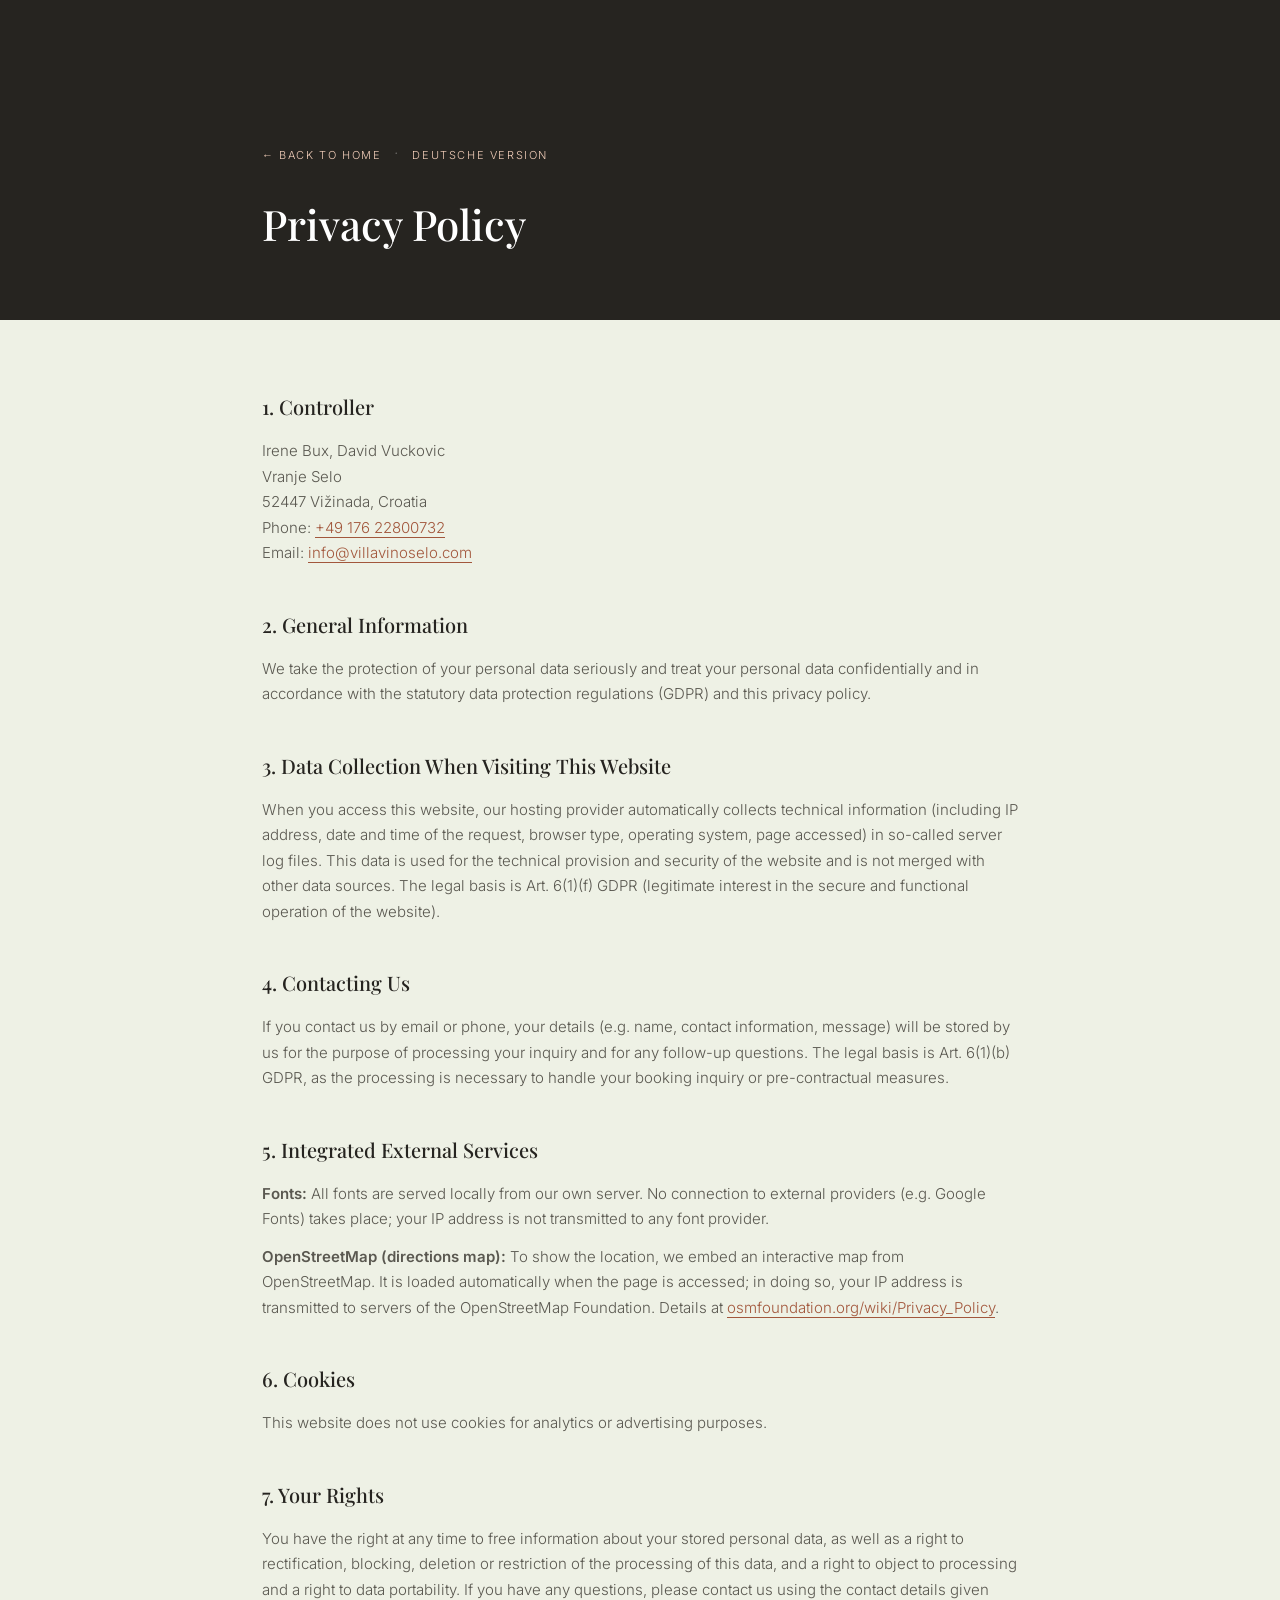
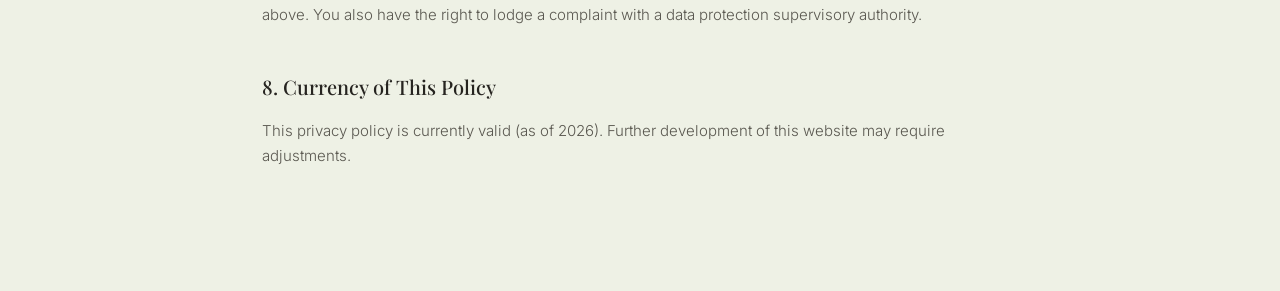
==== commit bef9c9d3: "Show the map automatically again (revert click-to-load consent gate) Per preference, the OpenStreetM" ====
--- a/datenschutz-en.html
+++ b/datenschutz-en.html
@@ -9,7 +9,7 @@
 <link rel="icon" type="image/png" sizes="32x32" href="favicon-32.png">
 <link rel="apple-touch-icon" href="apple-touch-icon.png">
 <link rel="stylesheet" href="fonts/fonts.css?v=1">
-<link rel="stylesheet" href="style.css?v=31">
+<link rel="stylesheet" href="style.css?v=32">
 </head>
 <body>
 
@@ -45,7 +45,7 @@
 
     <h2>5. Integrated External Services</h2>
     <p><strong>Fonts:</strong> All fonts are served locally from our own server. No connection to external providers (e.g. Google Fonts) takes place; your IP address is not transmitted to any font provider.</p>
-    <p><strong>OpenStreetMap (directions map):</strong> The interactive map is only loaded once you actively click the “Show map” button. Only then is a connection to the servers of the OpenStreetMap Foundation established and your IP address transmitted to them. As long as you do not request the map, no data is transmitted to OpenStreetMap. Details at <a href="https://osmfoundation.org/wiki/Privacy_Policy" target="_blank" rel="noopener">osmfoundation.org/wiki/Privacy_Policy</a>.</p>
+    <p><strong>OpenStreetMap (directions map):</strong> To show the location, we embed an interactive map from OpenStreetMap. It is loaded automatically when the page is accessed; in doing so, your IP address is transmitted to servers of the OpenStreetMap Foundation. Details at <a href="https://osmfoundation.org/wiki/Privacy_Policy" target="_blank" rel="noopener">osmfoundation.org/wiki/Privacy_Policy</a>.</p>
 
     <h2>6. Cookies</h2>
     <p>This website does not use cookies for analytics or advertising purposes.</p>
--- a/style.css
+++ b/style.css
@@ -246,10 +246,6 @@
 /* ── MAP ── */
 #map { position: relative; isolation: isolate; }
 #map { height: 460px; border-radius: 2px; overflow: hidden; }
-.map-wrap { position: relative; }
-.map-consent { position: absolute; inset: 0; z-index: 5; display: flex; flex-direction: column; align-items: center; justify-content: center; gap: 20px; text-align: center; padding: 28px; background: var(--cream); border: 1px solid var(--line); border-radius: 2px; }
-.map-consent p { max-width: 440px; font-size: 14px; line-height: 1.65; color: var(--ink); }
-.map-consent.hide { display: none; }
 .map-row { display: grid; grid-template-columns: repeat(3, 1fr); gap: 20px; margin-top: 28px; }
 .mi { text-align: center; padding: 20px; background: var(--cream); }
 .mi h4 { font-size: 14px; font-weight: 500; margin-bottom: 4px; }
